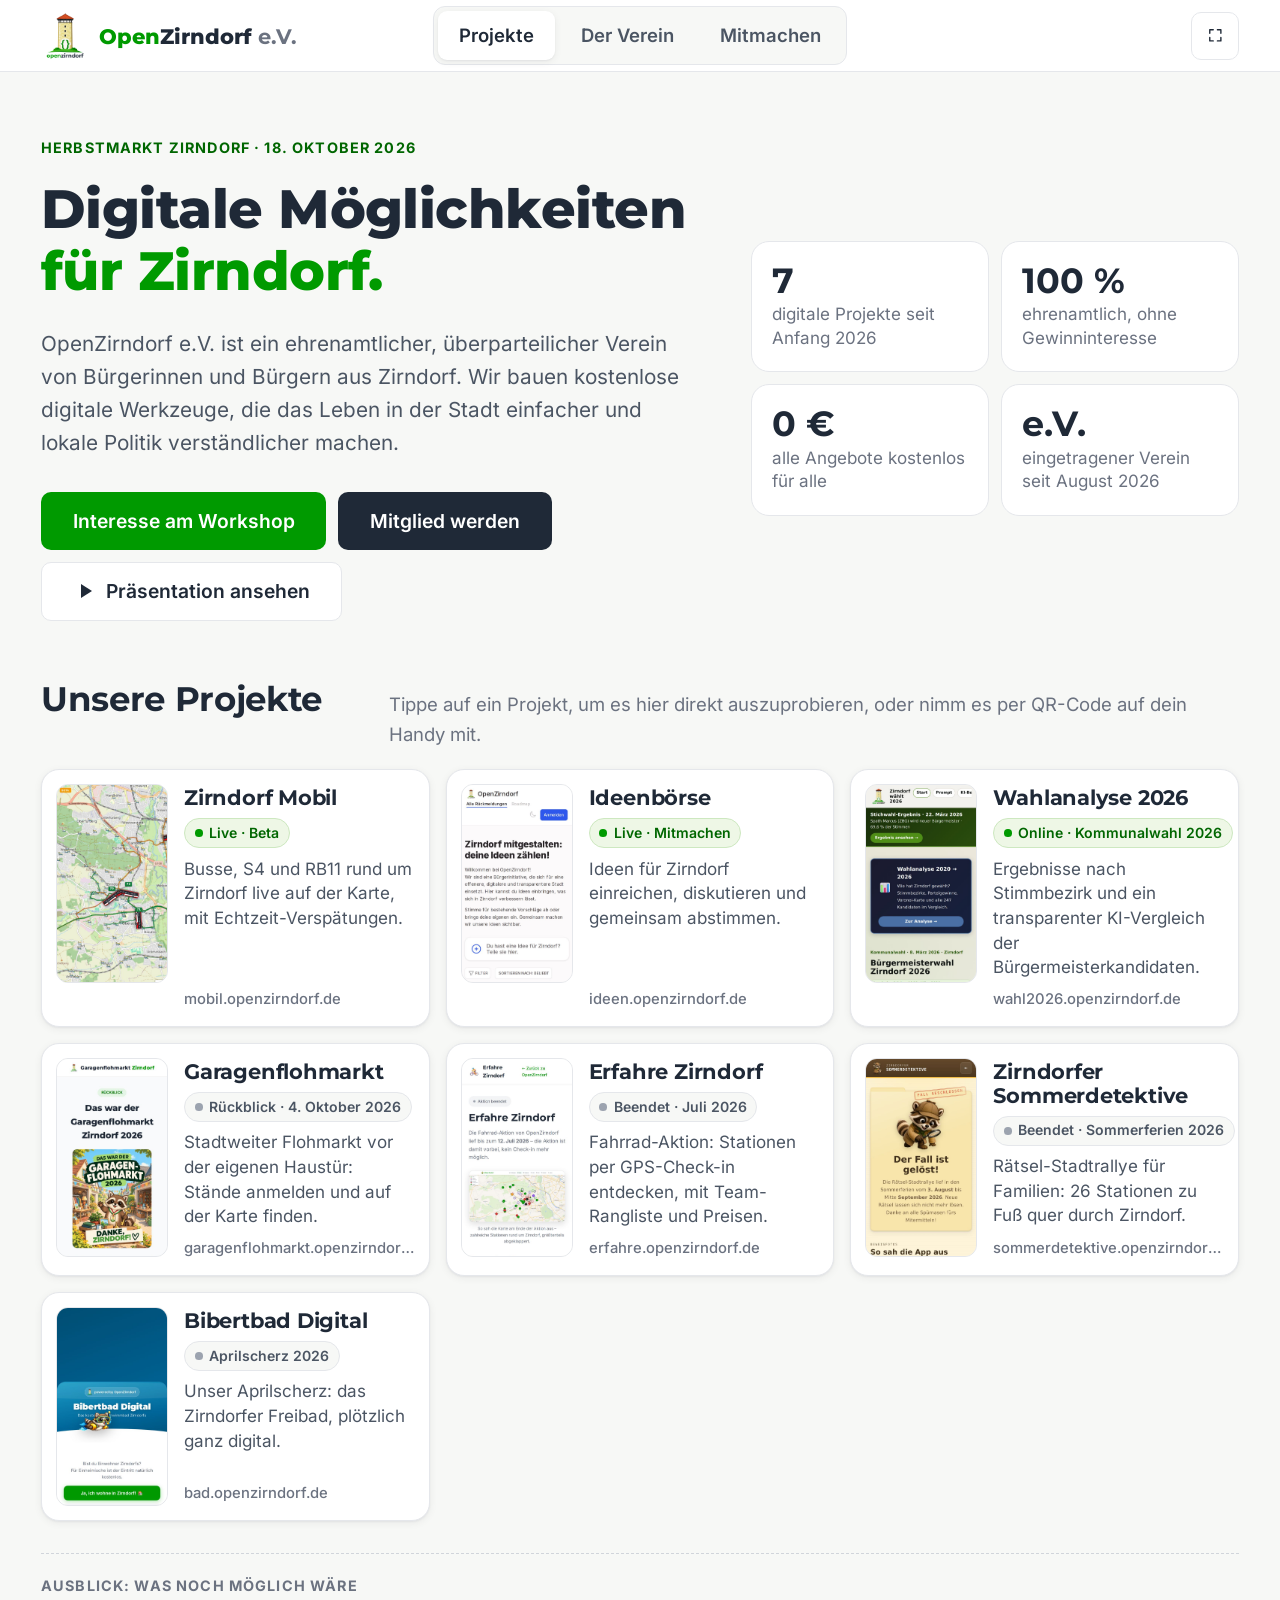
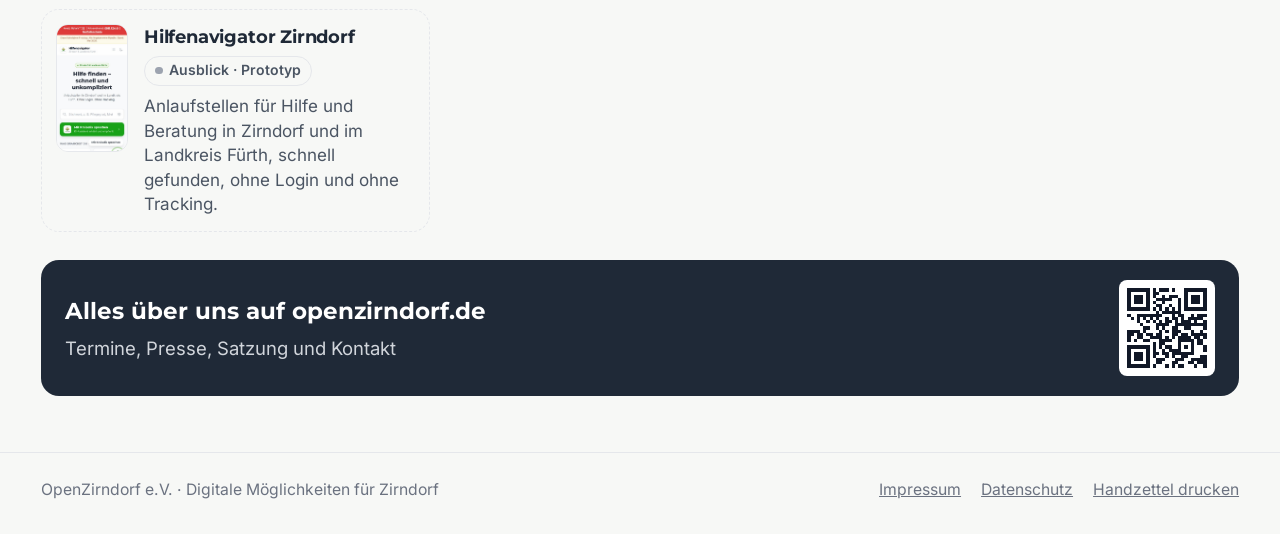
==== index.html @ ceef36d6 "Demo-Seite für den Herbstmarkt-Stand Projekte mit eingebetteter App-Ansicht und QR-Codes, Präsentati" ====
<!doctype html>
<html lang="de">
<head>
  <meta charset="utf-8" />
  <meta name="viewport" content="width=device-width, initial-scale=1, viewport-fit=cover" />
  <title>OpenZirndorf e.V. – Herbstmarkt</title>
  <meta name="description" content="OpenZirndorf e.V. am Herbstmarkt Zirndorf: unsere Projekte, der Verein und wie du mitmachen kannst." />
  <meta name="robots" content="noindex" />
  <meta name="theme-color" content="#ffffff" />
  <link rel="icon" href="assets/img/favicon.svg" type="image/svg+xml" />
  <link rel="stylesheet" href="assets/styles.css" />
</head>
<body>
  <!-- ===== Kopfzeile ===== -->
  <header class="topbar">
    <a class="brand" href="#start" aria-label="Zur Startseite">
      <img src="assets/img/logo.png" alt="" class="brand-logo" />
      <span class="brand-text"><span class="brand-open">Open</span>Zirndorf <span class="brand-ev">e.V.</span></span>
    </a>
    <nav class="tabs" aria-label="Bereiche">
      <a href="#start" data-nav="start">Projekte</a>
      <a href="#verein" data-nav="verein">Der Verein</a>
      <a href="#mitmachen" data-nav="mitmachen">Mitmachen</a>
    </nav>
    <div class="topbar-actions">
      <span class="net-status" id="net-status" hidden>Offline</span>
      <button class="icon-btn" id="btn-fullscreen" type="button" aria-label="Vollbild" title="Vollbild (F)">
        <svg viewBox="0 0 24 24" aria-hidden="true"><path d="M4 9V4h5M20 9V4h-5M4 15v5h5M20 15v5h-5"/></svg>
      </button>
    </div>
  </header>

  <main>
    <!-- ===== Start / Projekte ===== -->
    <section class="view" id="view-start" data-view="start">
      <div class="hero container">
        <div class="hero-text">
          <p class="eyebrow">Herbstmarkt Zirndorf · 18. Oktober 2026</p>
          <h1>Digitale Möglichkeiten <span class="accent">für Zirndorf.</span></h1>
          <p class="lead">
            OpenZirndorf e.V. ist ein ehrenamtlicher, überparteilicher Verein von Bürgerinnen und Bürgern aus Zirndorf.
            Wir bauen kostenlose digitale Werkzeuge, die das Leben in der Stadt einfacher und lokale Politik verständlicher machen.
          </p>
          <div class="hero-actions">
            <a class="btn btn-primary btn-lg" href="#mitmachen/workshop">Interesse am Workshop</a>
            <a class="btn btn-secondary btn-lg" href="#mitmachen/beitritt">Mitglied werden</a>
            <a class="btn btn-ghost btn-lg" href="#verein">
              <svg viewBox="0 0 24 24" aria-hidden="true"><path d="M8 5v14l11-7z"/></svg>
              Präsentation ansehen
            </a>
          </div>
        </div>
        <div class="hero-facts" aria-label="Kurz und knapp">
          <div class="fact"><strong>7</strong><span>digitale Projekte seit Anfang 2026</span></div>
          <div class="fact"><strong>100&nbsp;%</strong><span>ehrenamtlich, ohne Gewinninteresse</span></div>
          <div class="fact"><strong>0&nbsp;€</strong><span>alle Angebote kostenlos für alle</span></div>
          <div class="fact"><strong>e.V.</strong><span>eingetragener Verein seit August 2026</span></div>
        </div>
      </div>

      <div class="container">
        <div class="section-head">
          <h2>Unsere Projekte</h2>
          <p>Tippe auf ein Projekt, um es hier direkt auszuprobieren, oder nimm es per QR-Code auf dein Handy mit.</p>
        </div>
        <div class="app-grid" id="app-grid"></div>
      </div>

      <div class="container">
        <a class="website-strip" href="https://openzirndorf.de/" target="_blank" rel="noopener">
          <span>
            <strong>Alles über uns auf openzirndorf.de</strong>
            <span>Termine, Presse, Satzung und Kontakt</span>
          </span>
          <img src="assets/qr/website.svg" alt="QR-Code zu openzirndorf.de" class="qr-sm" />
        </a>
      </div>
    </section>

    <!-- ===== Der Verein (Präsentation) ===== -->
    <section class="view view-deck" id="view-verein" data-view="verein" hidden>
      <div class="deck" id="deck" tabindex="-1" aria-roledescription="Präsentation">
        <div class="deck-progress" id="deck-progress"></div>
        <div class="deck-slides" id="deck-slides"></div>
        <div class="deck-controls">
          <button class="icon-btn" type="button" id="deck-prev" aria-label="Vorherige Folie">
            <svg viewBox="0 0 24 24" aria-hidden="true"><path d="M15 6l-6 6 6 6"/></svg>
          </button>
          <button class="icon-btn" type="button" id="deck-play" aria-label="Automatisch abspielen anhalten">
            <svg viewBox="0 0 24 24" aria-hidden="true" class="i-pause"><path d="M9 6v12M15 6v12"/></svg>
            <svg viewBox="0 0 24 24" aria-hidden="true" class="i-play"><path d="M8 5v14l11-7z"/></svg>
          </button>
          <span class="deck-count" id="deck-count"></span>
          <button class="icon-btn" type="button" id="deck-next" aria-label="Nächste Folie">
            <svg viewBox="0 0 24 24" aria-hidden="true"><path d="M9 6l6 6-6 6"/></svg>
          </button>
        </div>
      </div>
    </section>

    <!-- ===== Mitmachen ===== -->
    <section class="view" id="view-mitmachen" data-view="mitmachen" hidden>
      <div class="container">
        <div class="section-head section-head--page">
          <p class="eyebrow">Mitmachen</p>
          <h2>Werde Teil von OpenZirndorf</h2>
          <p>Am einfachsten scannst du die QR-Codes mit deinem Handy. So bleiben deine Angaben auf deinem eigenen Gerät.</p>
        </div>

        <div class="join-grid">
          <article class="join-card" id="join-workshop">
            <div class="join-body">
              <p class="eyebrow">Workshop</p>
              <h3>OpenZirndorf-Workshop</h3>
              <p>Du willst sehen, wie unsere Projekte entstehen, oder selbst mitmachen? Melde unverbindlich dein Interesse an, wir melden uns mit Termin und Details.</p>
              <ul class="bullets"><li>Unverbindlich und kostenlos</li><li>Keine Vorkenntnisse nötig</li></ul>
              <a class="btn btn-primary" href="https://cloud.openzirndorf.de/apps/forms/s/ePZrgLFCN8yTWiALWjcYabMz" target="_blank" rel="noopener">Interesse anmelden</a>
            </div>
            <figure class="join-qr">
              <img src="assets/qr/workshop.svg" alt="QR-Code zur Interessenanmeldung für den Workshop" />
              <figcaption>Scannen &amp; anmelden</figcaption>
            </figure>
          </article>

          <article class="join-card" id="join-beitritt">
            <div class="join-body">
              <p class="eyebrow">Mitgliedschaft</p>
              <h3>Mitglied werden</h3>
              <ul class="price-list">
                <li><span>Ordentliche Mitgliedschaft, mit Stimmrecht</span><strong>ab 24&nbsp;€/Jahr</strong></li>
                <li><span>Fördermitgliedschaft Privatpersonen</span><strong>ab 42&nbsp;€/Jahr</strong></li>
                <li><span>Vereine und Organisationen</span><strong>ab 50&nbsp;€/Jahr</strong></li>
                <li><span>Unternehmen</span><strong>ab 100&nbsp;€/Jahr</strong></li>
              </ul>
              <p class="fine">Online ausfüllen, als PDF speichern und unterschrieben per E-Mail oder Post einreichen. Deine Eingaben bleiben dabei in deinem Browser.</p>
              <a class="btn btn-secondary" href="https://openzirndorf.de/beitritt/" target="_blank" rel="noopener">Beitrittserklärung öffnen</a>
            </div>
            <figure class="join-qr">
              <img src="assets/qr/beitritt.svg" alt="QR-Code zur Beitrittserklärung" />
              <figcaption>Scannen &amp; beitreten</figcaption>
            </figure>
          </article>

          <article class="join-card" id="join-website">
            <div class="join-body">
              <p class="eyebrow">Webseite</p>
              <h3>openzirndorf.de</h3>
              <p>Alles über den Verein an einem Ort:</p>
              <ul class="bullets"><li>Projekte und nächste Termine</li><li>Presseberichte</li><li>Satzung und Beitragsordnung</li><li>Kontakt und Impressum</li></ul>
              <a class="btn btn-ghost" href="https://openzirndorf.de/" target="_blank" rel="noopener">Webseite öffnen</a>
            </div>
            <figure class="join-qr">
              <img src="assets/qr/website.svg" alt="QR-Code zu openzirndorf.de" />
              <figcaption>openzirndorf.de</figcaption>
            </figure>
          </article>
        </div>

        <div class="more-grid">
          <div class="more-card">
            <p class="eyebrow">Kennenlernen</p>
            <h3>Nächster Stammtisch</h3>
            <p><strong>Mo, 9. November 2026, 19:00 Uhr</strong><br />Hotel Knorz, Zirndorf</p>
            <p class="fine">Unverbindlich, alle sind willkommen.</p>
          </div>
          <div class="more-card more-card--qr">
            <div>
              <p class="eyebrow">Deine Idee</p>
              <h3>Ideenbörse</h3>
              <p>Was fehlt dir in Zirndorf? Reiche deine Idee ein oder stimme für andere ab.</p>
            </div>
            <img src="assets/qr/ideen.svg" alt="QR-Code zur Ideenbörse" class="qr-sm" />
          </div>
          <div class="more-card more-card--qr">
            <div>
              <p class="eyebrow">Auf dem Laufenden bleiben</p>
              <h3>@openzirndorf</h3>
              <p>Instagram, Facebook und per E-Mail an <strong>team@openzirndorf.de</strong></p>
            </div>
            <img src="assets/qr/instagram.svg" alt="QR-Code zu Instagram" class="qr-sm" />
          </div>
        </div>
      </div>
    </section>
  </main>

  <footer class="footer container">
    <span>OpenZirndorf e.V. · Digitale Möglichkeiten für Zirndorf</span>
    <span class="footer-links">
      <a href="https://openzirndorf.de/impressum.html" target="_blank" rel="noopener">Impressum</a>
      <a href="https://openzirndorf.de/datenschutz.html" target="_blank" rel="noopener">Datenschutz</a>
      <a href="handzettel.html" target="_blank" rel="noopener">Handzettel drucken</a>
    </span>
  </footer>

  <!-- ===== App-Ansicht ===== -->
  <div class="viewer" id="viewer" hidden role="dialog" aria-modal="true" aria-labelledby="viewer-title">
    <div class="viewer-bar">
      <button class="btn btn-back" type="button" id="viewer-close">
        <svg viewBox="0 0 24 24" aria-hidden="true"><path d="M15 6l-6 6 6 6"/></svg>
        Zurück zur Übersicht
      </button>
      <div class="viewer-title">
        <strong id="viewer-title"></strong>
        <span id="viewer-url"></span>
      </div>
      <div class="viewer-actions">
        <button class="btn btn-ghost btn-sm" type="button" id="viewer-reload">Neu laden</button>
        <a class="btn btn-ghost btn-sm" id="viewer-open" href="#" target="_blank" rel="noopener">Im Browser öffnen</a>
      </div>
    </div>
    <div class="viewer-stage">
      <div class="viewer-frame-wrap" id="viewer-frame-wrap"></div>
      <aside class="viewer-side">
        <p class="eyebrow" id="viewer-status"></p>
        <p id="viewer-desc"></p>
        <figure class="join-qr join-qr--side" id="viewer-qr-fig">
          <img id="viewer-qr" src="" alt="" />
          <figcaption>Auf dem eigenen Handy öffnen</figcaption>
        </figure>
      </aside>
    </div>
  </div>

  <!-- ===== Noch da? ===== -->
  <div class="idle-prompt" id="idle-prompt" hidden role="alertdialog" aria-labelledby="idle-title">
    <div class="idle-card">
      <h3 id="idle-title">Noch da?</h3>
      <p>Die Ansicht springt in <strong id="idle-count">20</strong> Sekunden zurück zur Präsentation.</p>
      <button class="btn btn-primary btn-lg" type="button" id="idle-stay">Ja, weitermachen</button>
    </div>
  </div>

  <script src="assets/app.js"></script>
</body>
</html>
---- assets/styles.css ----
/* OpenZirndorf – Demo-Seite für den Messestand
   Farben/Typo nach den OpenZirndorf Design Tokens v1 (openzirndorf.de). */

@font-face { font-family: 'Inter'; font-style: normal; font-weight: 400 800; font-display: swap;
  src: url('fonts/inter-latin-6ab57b.woff2') format('woff2');
  unicode-range: U+0000-00FF, U+0131, U+0152-0153, U+02BB-02BC, U+02C6, U+02DA, U+02DC, U+0304, U+0308, U+0329, U+2000-206F, U+20AC, U+2122, U+2191, U+2193, U+2212, U+2215, U+FEFF, U+FFFD; }
@font-face { font-family: 'Inter'; font-style: normal; font-weight: 400 800; font-display: swap;
  src: url('fonts/inter-latin-ext-b6db4a.woff2') format('woff2');
  unicode-range: U+0100-02BA, U+02BD-02C5, U+02C7-02CC, U+02CE-02D7, U+02DD-02FF, U+0304, U+0308, U+0329, U+1D00-1DBF, U+1E00-1E9F, U+1EF2-1EFF, U+2020, U+20A0-20AB, U+20AD-20C0, U+2113, U+2C60-2C7F, U+A720-A7FF; }
@font-face { font-family: 'Montserrat'; font-style: normal; font-weight: 700 800; font-display: swap;
  src: url('fonts/montserrat-latin-49e242.woff2') format('woff2');
  unicode-range: U+0000-00FF, U+0131, U+0152-0153, U+02BB-02BC, U+02C6, U+02DA, U+02DC, U+0304, U+0308, U+0329, U+2000-206F, U+20AC, U+2122, U+2191, U+2193, U+2212, U+2215, U+FEFF, U+FFFD; }
@font-face { font-family: 'Montserrat'; font-style: normal; font-weight: 700 800; font-display: swap;
  src: url('fonts/montserrat-latin-ext-1e82e2.woff2') format('woff2');
  unicode-range: U+0100-02BA, U+02BD-02C5, U+02C7-02CC, U+02CE-02D7, U+02DD-02FF, U+0304, U+0308, U+0329, U+1D00-1DBF, U+1E00-1E9F, U+1EF2-1EFF, U+2020, U+20A0-20AB, U+20AD-20C0, U+2113, U+2C60-2C7F, U+A720-A7FF; }

:root {
  --green: #009A00;
  --green-hover: #007a00;
  --green-text: #006600;
  --green-tint: #eef7e6;
  --orange: #d96020;
  --ink: #1F2937;
  --ink-2: #4B5563;
  --ink-3: #6B7280;
  --line: #E5E7EB;
  --surface: #FFFFFF;
  --bg: #F7F8F6;
  --dark: #111827;

  --font-head: 'Montserrat', 'Inter', system-ui, sans-serif;
  --font-body: 'Inter', 'Segoe UI', system-ui, sans-serif;

  --radius: 10px;
  --radius-lg: 18px;
  --shadow: 0 1px 2px rgba(17,24,39,.05), 0 2px 8px rgba(17,24,39,.06);
  --shadow-lg: 0 12px 32px rgba(17,24,39,.12);
  --topbar-h: 72px;
  --gutter: clamp(16px, 3.2vw, 48px);
  --max: 1360px;
}

*, *::before, *::after { box-sizing: border-box; }
html { -webkit-text-size-adjust: 100%; }
body {
  margin: 0;
  background: var(--bg);
  color: var(--ink);
  font-family: var(--font-body);
  font-size: clamp(16px, 0.35vw + 14px, 19px);
  line-height: 1.6;
  -webkit-font-smoothing: antialiased;
  -webkit-tap-highlight-color: transparent;
  overflow-x: hidden;
}
img { max-width: 100%; display: block; }
a { color: inherit; }
h1, h2, h3 { font-family: var(--font-head); line-height: 1.15; margin: 0; letter-spacing: -0.01em; }
p { margin: 0; }
svg { width: 1.25em; height: 1.25em; fill: none; stroke: currentColor; stroke-width: 2; stroke-linecap: round; stroke-linejoin: round; flex-shrink: 0; }
:focus-visible { outline: 3px solid var(--green); outline-offset: 3px; border-radius: 6px; }

.container { width: 100%; max-width: var(--max); margin: 0 auto; padding: 0 var(--gutter); }
.eyebrow { font-size: .78em; font-weight: 700; letter-spacing: .08em; text-transform: uppercase; color: var(--green-text); }
.accent { color: var(--green); }
.fine { font-size: .86em; color: var(--ink-3); }
[hidden] { display: none !important; }

/* ===== Buttons ===== */
.btn {
  display: inline-flex; align-items: center; justify-content: center; gap: .5em;
  min-height: 48px; padding: .7em 1.3em;
  border-radius: var(--radius); border: 1.5px solid transparent;
  font: 600 1em/1.2 var(--font-body); text-decoration: none; cursor: pointer;
  transition: background .15s, border-color .15s, color .15s, transform .1s;
  user-select: none;
}
.btn:active { transform: scale(.98); }
.btn-lg { min-height: 56px; padding: .85em 1.6em; font-size: 1.04em; }
.btn-sm { min-height: 40px; padding: .45em .9em; font-size: .9em; }
.btn-primary { background: var(--green); color: #fff; }
.btn-primary:hover { background: var(--green-hover); }
.btn-secondary { background: var(--ink); color: #fff; }
.btn-secondary:hover { background: #374151; }
.btn-ghost { background: var(--surface); color: var(--ink); border-color: var(--line); }
.btn-ghost:hover { border-color: #C7CBD1; }
.btn-ghost svg { fill: currentColor; stroke: none; }

.icon-btn {
  display: inline-grid; place-items: center; width: 48px; height: 48px;
  border-radius: var(--radius); border: 1.5px solid var(--line); background: var(--surface);
  color: var(--ink); cursor: pointer;
}
.icon-btn:hover { border-color: #C7CBD1; }

/* ===== Kopfzeile ===== */
.topbar {
  position: sticky; top: 0; z-index: 20;
  height: var(--topbar-h);
  display: grid; grid-template-columns: 1fr auto 1fr; align-items: center; gap: 16px;
  padding: 0 var(--gutter);
  background: rgba(255,255,255,.94);
  backdrop-filter: saturate(1.4) blur(10px);
  border-bottom: 1px solid var(--line);
}
.brand { display: flex; align-items: center; gap: 10px; text-decoration: none; min-width: 0; }
.brand-logo { width: 48px; height: 48px; object-fit: contain; object-position: top; }
.brand-text { font-family: var(--font-head); font-weight: 800; font-size: 1.15em; white-space: nowrap; }
.brand-open { color: var(--green); }
.brand-ev { color: var(--ink-3); font-weight: 700; }
.tabs { display: flex; gap: 4px; background: var(--bg); border: 1px solid var(--line); padding: 4px; border-radius: 12px; }
.tabs a {
  padding: .55em 1.15em; border-radius: 9px; text-decoration: none; font-weight: 600; color: var(--ink-2);
  white-space: nowrap; min-height: 44px; display: inline-flex; align-items: center;
}
.tabs a:hover { color: var(--ink); }
.tabs a[aria-current="page"] { background: var(--surface); color: var(--ink); box-shadow: var(--shadow); }
.topbar-actions { display: flex; justify-content: flex-end; align-items: center; gap: 10px; }
.net-status { font-size: .82em; font-weight: 600; color: #92400E; background: #FEF3C7; border-radius: 999px; padding: .3em .8em; }

/* ===== Start ===== */
.view { padding-bottom: 32px; }
.hero {
  display: grid; grid-template-columns: minmax(0, 1.35fr) minmax(0, 1fr); gap: clamp(24px, 4vw, 64px);
  align-items: center; padding-top: clamp(32px, 5vw, 72px); padding-bottom: clamp(32px, 4vw, 56px);
}
.hero h1 { font-size: clamp(2.1rem, 3.6vw + .5rem, 4rem); font-weight: 800; margin: .35em 0 .45em; }
.lead { font-size: 1.12em; color: var(--ink-2); max-width: 40em; }
.hero-actions { display: flex; flex-wrap: wrap; gap: 12px; margin-top: 1.8em; }
.hero-facts { display: grid; grid-template-columns: 1fr 1fr; gap: 12px; }
.fact {
  background: var(--surface); border: 1px solid var(--line); border-radius: var(--radius-lg);
  padding: clamp(16px, 1.6vw, 26px); display: flex; flex-direction: column; gap: .3em;
}
.fact strong { font-family: var(--font-head); font-size: clamp(1.7rem, 2vw + .6rem, 2.6rem); line-height: 1; color: var(--ink); }
.fact span { color: var(--ink-3); font-size: .92em; line-height: 1.4; }

.section-head { display: flex; flex-wrap: wrap; align-items: baseline; justify-content: space-between; gap: 8px 32px; margin: 8px 0 20px; }
.section-head h2 { font-size: clamp(1.5rem, 1.4vw + 1rem, 2.2rem); }
.section-head p { color: var(--ink-3); max-width: 46em; }
.section-head--page { display: block; padding-top: clamp(28px, 4vw, 56px); margin-bottom: 28px; }
.section-head--page h2 { font-size: clamp(1.9rem, 2.4vw + 1rem, 3rem); margin: .25em 0 .35em; }

/* App-Kacheln */
.app-grid { display: grid; grid-template-columns: repeat(auto-fill, minmax(min(100%, 380px), 1fr)); gap: 16px; }
.app-tile {
  display: grid; grid-template-columns: 112px 1fr; gap: 16px; align-items: start;
  text-align: left; font: inherit; color: inherit; cursor: pointer;
  background: var(--surface); border: 1px solid var(--line); border-radius: var(--radius-lg);
  padding: 14px; box-shadow: var(--shadow);
  transition: border-color .15s, box-shadow .15s, transform .15s;
}
.app-tile:hover { border-color: #C7CBD1; box-shadow: var(--shadow-lg); }
.app-tile:active { transform: scale(.99); }
.app-shot {
  width: 112px; aspect-ratio: 9 / 16; border-radius: 12px; overflow: hidden;
  border: 1px solid var(--line); background: var(--bg);
}
.app-shot img { width: 100%; height: 100%; object-fit: cover; object-position: top; }
.app-info { display: flex; flex-direction: column; gap: .45em; min-width: 0; padding-top: 2px; height: 100%; }
.app-info h3 { font-size: 1.12em; }
.app-info p { color: var(--ink-2); font-size: .92em; line-height: 1.45; }
.app-host { margin-top: auto; font-size: .8em; color: var(--ink-3); font-weight: 500; white-space: nowrap; overflow: hidden; text-overflow: ellipsis; }
.app-host svg { width: 1em; height: 1em; }
.status {
  display: inline-flex; align-items: center; gap: .45em; align-self: flex-start;
  font-size: .76em; font-weight: 600; color: var(--ink-2);
  background: var(--bg); border: 1px solid var(--line); border-radius: 999px; padding: .2em .7em; white-space: nowrap;
}
.status::before { content: ''; width: .55em; height: .55em; border-radius: 50%; background: #9CA3AF; }
.status--live { color: var(--green-text); background: var(--green-tint); border-color: #CDE8C0; }
.status--live::before { background: var(--green); }

/* Ausblick: bewusst zurückhaltend */
.outlook { margin-top: 32px; padding-top: 20px; border-top: 1px dashed #D1D5DB; }
.outlook .eyebrow { color: var(--ink-3); margin-bottom: 12px; }
.outlook-row { display: grid; grid-template-columns: repeat(auto-fill, minmax(min(100%, 380px), 1fr)); gap: 16px; }
.outlook .app-tile { background: transparent; box-shadow: none; border-style: dashed; grid-template-columns: 72px 1fr; }
.outlook .app-shot { width: 72px; opacity: .9; }
.outlook .app-info h3 { font-size: 1em; }

.website-strip {
  margin-top: 28px; display: flex; align-items: center; justify-content: space-between; gap: 20px;
  background: var(--ink); color: #fff; border-radius: var(--radius-lg); padding: 20px 24px; text-decoration: none;
}
.website-strip > span { display: flex; flex-direction: column; gap: .2em; }
.website-strip strong { font-family: var(--font-head); font-size: 1.25em; }
.website-strip span span { color: #D1D5DB; }
.qr-sm { width: 96px; height: 96px; border-radius: 8px; background: #fff; padding: 2px; flex-shrink: 0; }

/* ===== Mitmachen ===== */
.join-grid { display: grid; grid-template-columns: repeat(3, minmax(0, 1fr)); gap: 16px; }
.join-card {
  background: var(--surface); border: 1px solid var(--line); border-radius: var(--radius-lg);
  padding: clamp(20px, 2vw, 32px); display: flex; flex-direction: column; gap: 24px; box-shadow: var(--shadow);
}
.join-card.is-highlight { border-color: var(--green); box-shadow: 0 0 0 3px var(--green-tint), var(--shadow-lg); }
.join-body { display: flex; flex-direction: column; gap: .7em; flex: 1; align-items: flex-start; }
.join-body h3 { font-size: 1.5em; }
.join-body p { color: var(--ink-2); }
.join-body .btn { margin-top: auto; }
.join-body .bullets { font-size: 1em; margin: .2em 0 .6em; gap: .4em; color: var(--ink-2); }
.join-qr { margin: 0; display: flex; flex-direction: column; align-items: center; gap: 8px; padding-top: 20px; border-top: 1px solid var(--line); }
.join-qr img { width: min(220px, 100%); aspect-ratio: 1; }
.join-qr figcaption { font-size: .85em; font-weight: 600; color: var(--ink-3); }
.price-list { list-style: none; padding: 0; margin: .2em 0 .3em; width: 100%; display: flex; flex-direction: column; }
.price-list li { display: flex; justify-content: space-between; gap: 12px; padding: .45em 0; border-bottom: 1px dashed var(--line); font-size: .93em; }
.price-list li span { color: var(--ink-2); }
.price-list li strong { white-space: nowrap; }

.more-grid { display: grid; grid-template-columns: repeat(3, minmax(0, 1fr)); gap: 16px; margin-top: 16px; }
.more-card {
  background: var(--surface); border: 1px solid var(--line); border-radius: var(--radius-lg);
  padding: 20px 24px; display: flex; flex-direction: column; gap: .4em;
}
.more-card h3 { font-size: 1.2em; }
.more-card p { color: var(--ink-2); }
.more-card--qr { flex-direction: row; align-items: center; justify-content: space-between; gap: 16px; }
.more-card--qr > div { display: flex; flex-direction: column; gap: .4em; }

.footer {
  display: flex; flex-wrap: wrap; justify-content: space-between; gap: 8px 24px;
  padding-top: 24px; padding-bottom: 32px; color: var(--ink-3); font-size: .85em;
  border-top: 1px solid var(--line); margin-top: 24px;
}
.footer-links { display: flex; gap: 20px; }
.footer a { color: var(--ink-3); }
body.in-deck .footer { display: none; }

/* ===== Präsentation ===== */
.view-deck { padding: 0; }
.deck {
  position: relative; height: calc(100dvh - var(--topbar-h)); min-height: 520px;
  background: var(--surface); overflow: hidden; outline: none;
}
.deck-progress { position: absolute; top: 0; left: 0; right: 0; display: flex; gap: 6px; padding: 14px var(--gutter) 0; z-index: 3; }
.deck-progress button {
  flex: 1; height: 14px; padding: 5px 0; border: 0; background: none; cursor: pointer;
}
.deck-progress span { display: block; height: 4px; border-radius: 4px; background: var(--line); overflow: hidden; }
.deck-progress i { display: block; height: 100%; width: 0; background: var(--green); }
.deck-progress .done i { width: 100%; }
.deck-progress .active i { animation: fill var(--slide-ms, 11000ms) linear forwards; }
.deck.is-paused .deck-progress .active i { animation-play-state: paused; }
@keyframes fill { to { width: 100%; } }

.deck-slides { position: absolute; inset: 0; }
.slide {
  position: absolute; inset: 0; padding: 56px var(--gutter) 96px;
  display: grid; align-items: center; justify-items: center;
  opacity: 0; visibility: hidden; transform: translateY(12px);
  transition: opacity .6s ease, transform .6s ease, visibility 0s .6s;
}
.slide.is-active { opacity: 1; visibility: visible; transform: none; transition: opacity .6s ease, transform .6s ease; }
.slide-inner { width: 100%; max-width: 1240px; }
.slide--wide .slide-inner { max-width: 1560px; }
.slide .eyebrow { font-size: clamp(.8rem, .5vw + .6rem, 1.05rem); margin-bottom: .9em; }
.slide h2 { font-size: clamp(2rem, 3.2vw + .6rem, 4rem); font-weight: 800; margin-bottom: .45em; max-width: 22ch; }
.slide .slide-lead { font-size: clamp(1.05rem, .8vw + .8rem, 1.6rem); color: var(--ink-2); max-width: 38em; line-height: 1.5; }

/* gestaffeltes Einblenden */
.slide [data-step] { opacity: 0; transform: translateY(14px); transition: opacity .55s ease, transform .55s ease; }
.slide.is-active [data-step] { opacity: 1; transform: none; transition-delay: calc(var(--d, 0) * 140ms + 200ms); }

.slide--title { background: linear-gradient(180deg, #fff 0%, #fff 60%, var(--green-tint) 100%); }
.slide--title .slide-inner { display: grid; grid-template-columns: minmax(0, 1.4fr) minmax(0, 1fr); gap: 48px; align-items: center; }
.slide--title h2 { font-size: clamp(2.4rem, 4.4vw + .5rem, 5.4rem); }
.slide--title img { width: min(100%, 440px); justify-self: center; }

.slide--dark { background: var(--dark); color: #fff; }
.slide--dark .eyebrow { color: #86EFAC; }
.slide--dark .slide-lead, .slide--dark .card p { color: #D1D5DB; }
.slide--dark .card { background: #1F2937; border-color: #374151; }
.slide--dark .card h3 { color: #fff; }

.cards { display: grid; gap: 16px; margin-top: clamp(24px, 3vw, 44px); }
.cards-2 { grid-template-columns: repeat(2, minmax(0, 1fr)); }
.cards-3 { grid-template-columns: repeat(3, minmax(0, 1fr)); }
.cards-4 { grid-template-columns: repeat(4, minmax(0, 1fr)); }
.card { background: var(--bg); border: 1px solid var(--line); border-radius: var(--radius-lg); padding: clamp(18px, 1.6vw, 28px); }
.card h3 { font-size: clamp(1.05rem, .6vw + .8rem, 1.45rem); margin-bottom: .4em; }
.card p { color: var(--ink-2); font-size: clamp(.95rem, .3vw + .8rem, 1.12rem); line-height: 1.5; }
.card-num { font-family: var(--font-head); font-weight: 800; color: var(--green); font-size: clamp(2rem, 2.4vw + .6rem, 3.4rem); line-height: 1; margin-bottom: .25em; }
.slide--dark .card-num { color: #4ADE80; }
.card-icon { width: 44px; height: 44px; border-radius: 12px; display: grid; place-items: center; background: var(--green-tint); color: var(--green-text); margin-bottom: .9em; }
.card-icon svg { width: 24px; height: 24px; }

/* Zeitleiste */
.timeline { list-style: none; padding: 0; margin: clamp(24px, 3vw, 48px) 0 0; display: grid; grid-template-columns: repeat(6, minmax(0, 1fr)); gap: 0; position: relative; }
.timeline + .fine { margin-top: clamp(20px, 2.5vw, 36px); font-size: clamp(.9rem, .3vw + .75rem, 1.1rem); }
.timeline::before { content: ''; position: absolute; left: 0; right: 0; top: 11px; height: 3px; background: var(--line); border-radius: 3px; }
.timeline li { position: relative; padding: 36px 24px 0 0; min-width: 0; }
.timeline li::before { content: ''; position: absolute; top: 2px; left: 0; width: 21px; height: 21px; border-radius: 50%; background: #fff; border: 4px solid var(--green); }
.timeline time { display: block; font-weight: 700; color: var(--green-text); font-size: clamp(.85rem, .3vw + .7rem, 1.05rem); margin-bottom: .3em; }
.timeline strong { display: block; font-family: var(--font-head); font-size: clamp(1rem, .45vw + .75rem, 1.25rem);  line-height: 1.2; margin-bottom: .3em; }
.timeline span { display: block; color: var(--ink-2); font-size: clamp(.88rem, .3vw + .72rem, 1.05rem); line-height: 1.45; }

/* Ablauf */
.flow { display: grid; grid-template-columns: repeat(4, minmax(0, 1fr)); gap: 16px; margin-top: clamp(24px, 3vw, 48px); counter-reset: step; }
.flow .card { position: relative; }
.flow .card::before { counter-increment: step; content: counter(step); display: grid; place-items: center; width: 40px; height: 40px; border-radius: 50%; background: var(--green); color: #fff; font-weight: 800; font-family: var(--font-head); margin-bottom: .8em; }
.flow .card:not(:last-child)::after { content: ''; position: absolute; right: -14px; top: 38px; width: 12px; height: 12px; border-top: 3px solid #C7CBD1; border-right: 3px solid #C7CBD1; transform: rotate(45deg); }

/* Aufruf-Folien mit QR */
.cta-slide { display: grid; grid-template-columns: minmax(0, 1.5fr) auto; gap: clamp(32px, 5vw, 96px); align-items: center; }
.cta-qr { background: #fff; border-radius: 22px; padding: 18px; box-shadow: var(--shadow-lg); border: 1px solid var(--line); text-align: center; }
.cta-qr img { width: clamp(200px, 22vw, 340px); aspect-ratio: 1; }
.cta-qr span { display: block; font-weight: 700; margin-top: 6px; color: var(--ink-2); }
.bullets { list-style: none; padding: 0; margin: 1.4em 0 0; display: flex; flex-direction: column; gap: .7em; font-size: clamp(1rem, .5vw + .8rem, 1.35rem); }
.bullets li { display: flex; gap: .7em; align-items: baseline; }
.bullets li::before { content: ''; width: .55em; height: .55em; border-radius: 50%; background: var(--green); flex-shrink: 0; transform: translateY(-.1em); }
.bullets strong { white-space: nowrap; }

/* Team */
.team { display: grid; grid-template-columns: minmax(0, 1.25fr) minmax(0, 1fr); gap: clamp(24px, 4vw, 64px); align-items: center; }
.team figure { margin: 0; }
.team img { width: 100%; border-radius: var(--radius-lg); box-shadow: var(--shadow-lg); }
.team figcaption { font-size: .8em; color: var(--ink-3); margin-top: 10px; line-height: 1.45; }
.roles { list-style: none; padding: 0; margin: 1.2em 0 0; display: grid; gap: 0; }
.roles li { display: flex; justify-content: space-between; gap: 16px; padding: .55em 0; border-bottom: 1px solid var(--line); font-size: clamp(.95rem, .3vw + .8rem, 1.15rem); }
.roles li span { color: var(--ink-3); }

.mascots { display: flex; gap: clamp(8px, 1.5vw, 24px); margin-top: clamp(24px, 3vw, 40px); align-items: flex-end; }
.mascots img { width: clamp(72px, 9vw, 150px); height: auto; }

.deck-controls {
  position: absolute; left: 50%; bottom: 22px; transform: translateX(-50%); z-index: 3;
  display: flex; align-items: center; gap: 8px;
  background: rgba(255,255,255,.92); border: 1px solid var(--line); border-radius: 14px; padding: 6px; box-shadow: var(--shadow);
}
.deck-count { min-width: 64px; text-align: center; font-variant-numeric: tabular-nums; font-weight: 600; color: var(--ink-2); font-size: .9em; }
.deck .i-play { display: none; }
.deck.is-paused .i-play { display: block; fill: currentColor; stroke: none; }
.deck.is-paused .i-pause { display: none; }

/* ===== App-Ansicht ===== */
.viewer { position: fixed; inset: 0; z-index: 50; background: var(--bg); display: flex; flex-direction: column; }
.viewer-bar {
  display: grid; grid-template-columns: auto 1fr auto; align-items: center; gap: 16px;
  padding: 10px var(--gutter); background: var(--surface); border-bottom: 1px solid var(--line); min-height: var(--topbar-h);
}
.btn-back { background: var(--green); color: #fff; min-height: 52px; font-size: 1.02em; }
.btn-back:hover { background: var(--green-hover); }
.viewer-title { display: flex; flex-direction: column; min-width: 0; line-height: 1.3; }
.viewer-title strong { font-family: var(--font-head); font-size: 1.15em; }
.viewer-title span { color: var(--ink-3); font-size: .85em; overflow: hidden; text-overflow: ellipsis; white-space: nowrap; }
.viewer-actions { display: flex; gap: 8px; }
.viewer-stage { flex: 1; min-height: 0; display: grid; grid-template-columns: minmax(0, 1fr) 300px; gap: 24px; padding: 20px var(--gutter); }
.viewer-frame-wrap { min-height: 0; display: flex; justify-content: center; }
.viewer-frame-wrap iframe {
  width: 100%; height: 100%; border: 1px solid var(--line); border-radius: var(--radius-lg); background: #fff; box-shadow: var(--shadow-lg);
}
.viewer-frame-wrap.is-phone iframe { width: min(100%, 430px); border-radius: 28px; border: 8px solid var(--dark); }
.viewer-side { display: flex; flex-direction: column; gap: 14px; align-self: center; }
.viewer-side p { color: var(--ink-2); }
.join-qr--side { background: var(--surface); border: 1px solid var(--line); border-radius: var(--radius-lg); padding: 16px; }
.join-qr--side img { width: 100%; }

.noembed {
  align-self: center; display: grid; grid-template-columns: 260px minmax(0, 1fr); gap: 32px; align-items: center;
  background: var(--surface); border: 1px solid var(--line); border-radius: var(--radius-lg); padding: 28px; max-width: 760px; box-shadow: var(--shadow);
}
.noembed img { border-radius: 16px; border: 1px solid var(--line); }
.noembed h3 { font-size: 1.5em; margin-bottom: .5em; }
.noembed p { color: var(--ink-2); margin-bottom: 1.2em; }

/* ===== Noch da? ===== */
.idle-prompt { position: fixed; inset: 0; z-index: 80; background: rgba(17,24,39,.55); display: grid; place-items: center; padding: 16px; }
.idle-card { background: #fff; border-radius: var(--radius-lg); padding: 32px; max-width: 440px; text-align: center; box-shadow: var(--shadow-lg); }
.idle-card h3 { font-size: 1.7em; margin-bottom: .4em; }
.idle-card p { color: var(--ink-2); margin-bottom: 1.4em; }

/* ===== Responsiv ===== */
@media (max-width: 1100px) {
  .join-grid, .more-grid { grid-template-columns: 1fr; }
  .join-card { flex-direction: row; }
  .join-qr { border-top: 0; border-left: 1px solid var(--line); padding: 0 0 0 24px; justify-content: center; }
  .join-qr img { width: 180px; }
  .cards-4 { grid-template-columns: repeat(2, minmax(0, 1fr)); }
  .timeline { grid-template-columns: 1fr; gap: 14px; }
  .timeline::before { left: 9px; right: auto; top: 0; bottom: 0; width: 3px; height: auto; }
  .timeline li { padding: 0 0 0 40px; }
  .flow { grid-template-columns: repeat(2, minmax(0, 1fr)); }
  .flow .card::after { display: none; }
  .viewer-stage { grid-template-columns: 1fr; }
  .viewer-side { display: none; }
}
@media (max-width: 860px) {
  .topbar { grid-template-columns: auto 1fr; }
  .topbar .tabs { grid-column: 1 / -1; grid-row: 2; justify-content: center; }
  .topbar { height: auto; padding-top: 8px; padding-bottom: 8px; }
  :root { --topbar-h: 124px; }
  .hero { grid-template-columns: 1fr; }
  .slide--title .slide-inner, .cta-slide, .team { grid-template-columns: 1fr; }
  .slide--title img { width: 180px; justify-self: start; order: -1; }
  .cta-qr img { width: 180px; }
  .cards-2, .cards-3 { grid-template-columns: 1fr; }
  .slide { overflow-y: auto; align-items: start; }
  .viewer-bar { grid-template-columns: 1fr auto; }
  .viewer-title { display: none; }
  .noembed { grid-template-columns: 1fr; }
  .noembed img { width: 180px; }
}
@media (max-width: 560px) {
  .brand-text { font-size: 1em; }
  .tabs a { padding: .5em .8em; }
  .join-card { flex-direction: column; }
  .join-qr { border-left: 0; border-top: 1px solid var(--line); padding: 20px 0 0; }
  .cards-4, .flow { grid-template-columns: 1fr; }
  .app-tile { grid-template-columns: 88px 1fr; }
  .app-shot { width: 88px; }
  .viewer-actions .btn:first-child { display: none; }
  .website-strip .qr-sm { display: none; }
}
@media (prefers-reduced-motion: reduce) {
  .slide, .slide [data-step] { transition: none !important; transform: none !important; }
}
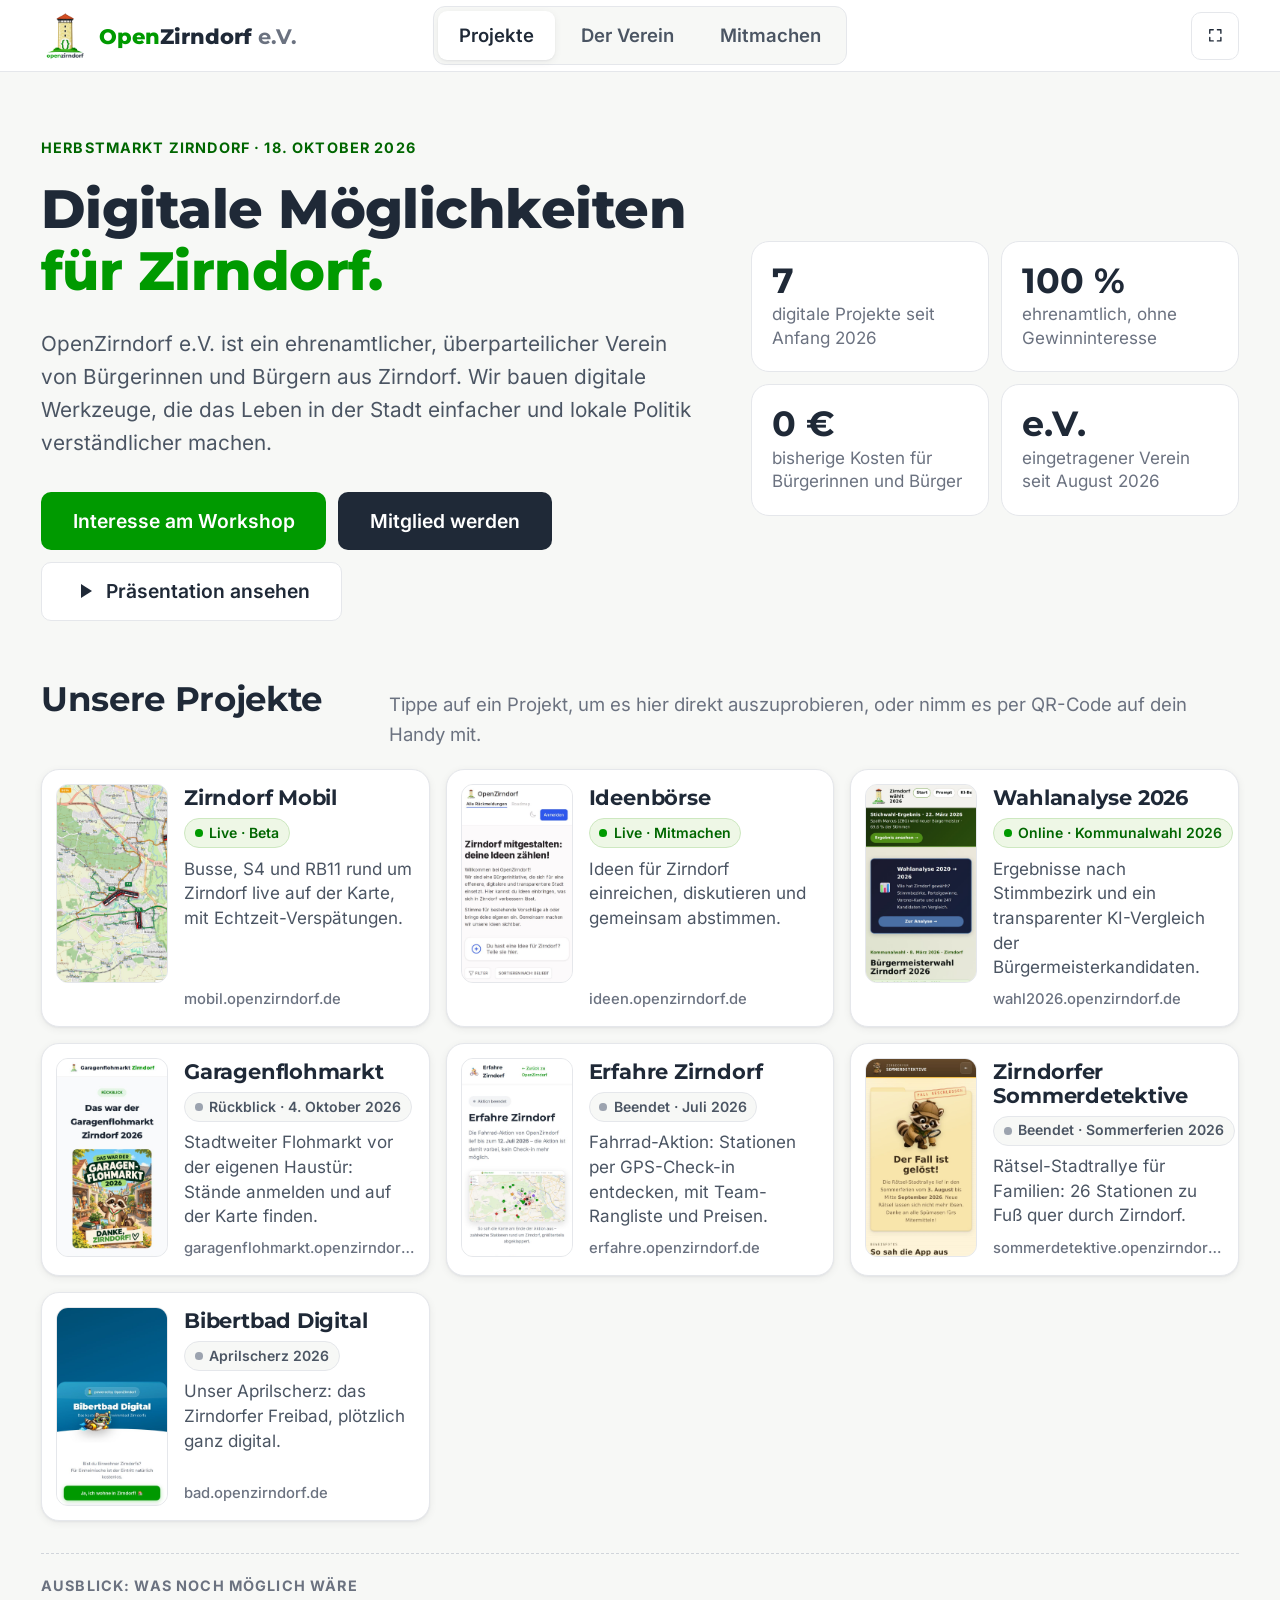
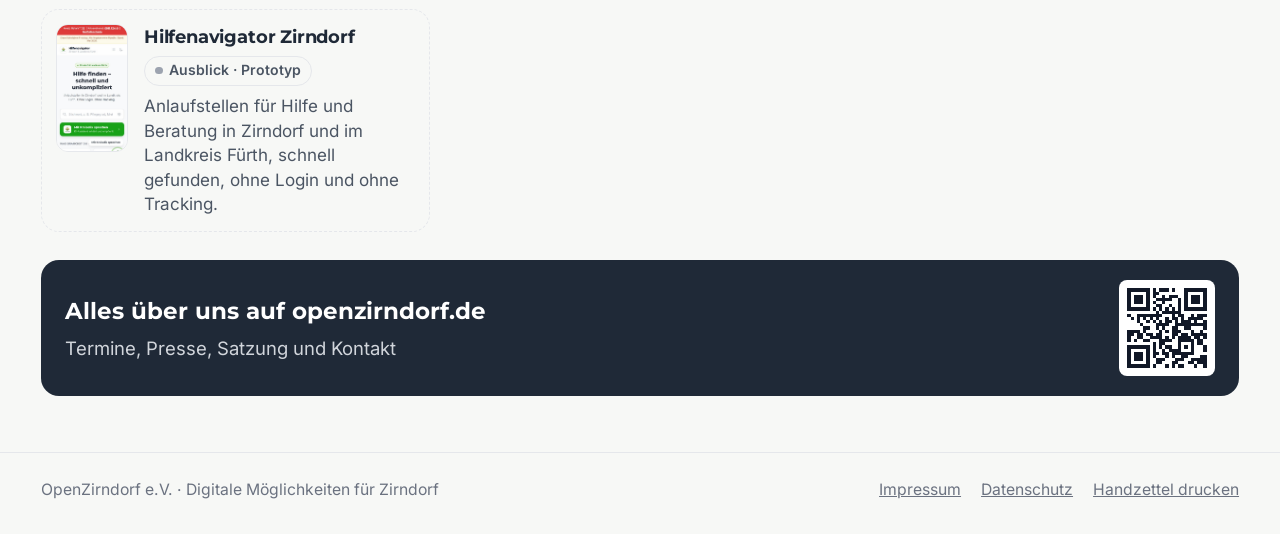
==== commit 1438d4f0: "Keine pauschalen Kostenlos-Versprechen mehr Workshops und künftige Angebote sind nicht zwingend kost" ====
--- a/index.html
+++ b/index.html
@@ -39,7 +39,7 @@
           <h1>Digitale Möglichkeiten <span class="accent">für Zirndorf.</span></h1>
           <p class="lead">
             OpenZirndorf e.V. ist ein ehrenamtlicher, überparteilicher Verein von Bürgerinnen und Bürgern aus Zirndorf.
-            Wir bauen kostenlose digitale Werkzeuge, die das Leben in der Stadt einfacher und lokale Politik verständlicher machen.
+            Wir bauen digitale Werkzeuge, die das Leben in der Stadt einfacher und lokale Politik verständlicher machen.
           </p>
           <div class="hero-actions">
             <a class="btn btn-primary btn-lg" href="#mitmachen/workshop">Interesse am Workshop</a>
@@ -53,7 +53,7 @@
         <div class="hero-facts" aria-label="Kurz und knapp">
           <div class="fact"><strong>7</strong><span>digitale Projekte seit Anfang 2026</span></div>
           <div class="fact"><strong>100&nbsp;%</strong><span>ehrenamtlich, ohne Gewinninteresse</span></div>
-          <div class="fact"><strong>0&nbsp;€</strong><span>alle Angebote kostenlos für alle</span></div>
+          <div class="fact"><strong>0&nbsp;€</strong><span>bisherige Kosten für Bürgerinnen und Bürger</span></div>
           <div class="fact"><strong>e.V.</strong><span>eingetragener Verein seit August 2026</span></div>
         </div>
       </div>
@@ -113,7 +113,7 @@
               <p class="eyebrow">Workshop</p>
               <h3>OpenZirndorf-Workshop</h3>
               <p>Du willst sehen, wie unsere Projekte entstehen, oder selbst mitmachen? Melde unverbindlich dein Interesse an, wir melden uns mit Termin und Details.</p>
-              <ul class="bullets"><li>Unverbindlich und kostenlos</li><li>Keine Vorkenntnisse nötig</li></ul>
+              <ul class="bullets"><li>Unverbindlich anmelden</li><li>Keine Vorkenntnisse nötig</li></ul>
               <a class="btn btn-primary" href="https://cloud.openzirndorf.de/apps/forms/s/ePZrgLFCN8yTWiALWjcYabMz" target="_blank" rel="noopener">Interesse anmelden</a>
             </div>
             <figure class="join-qr">
